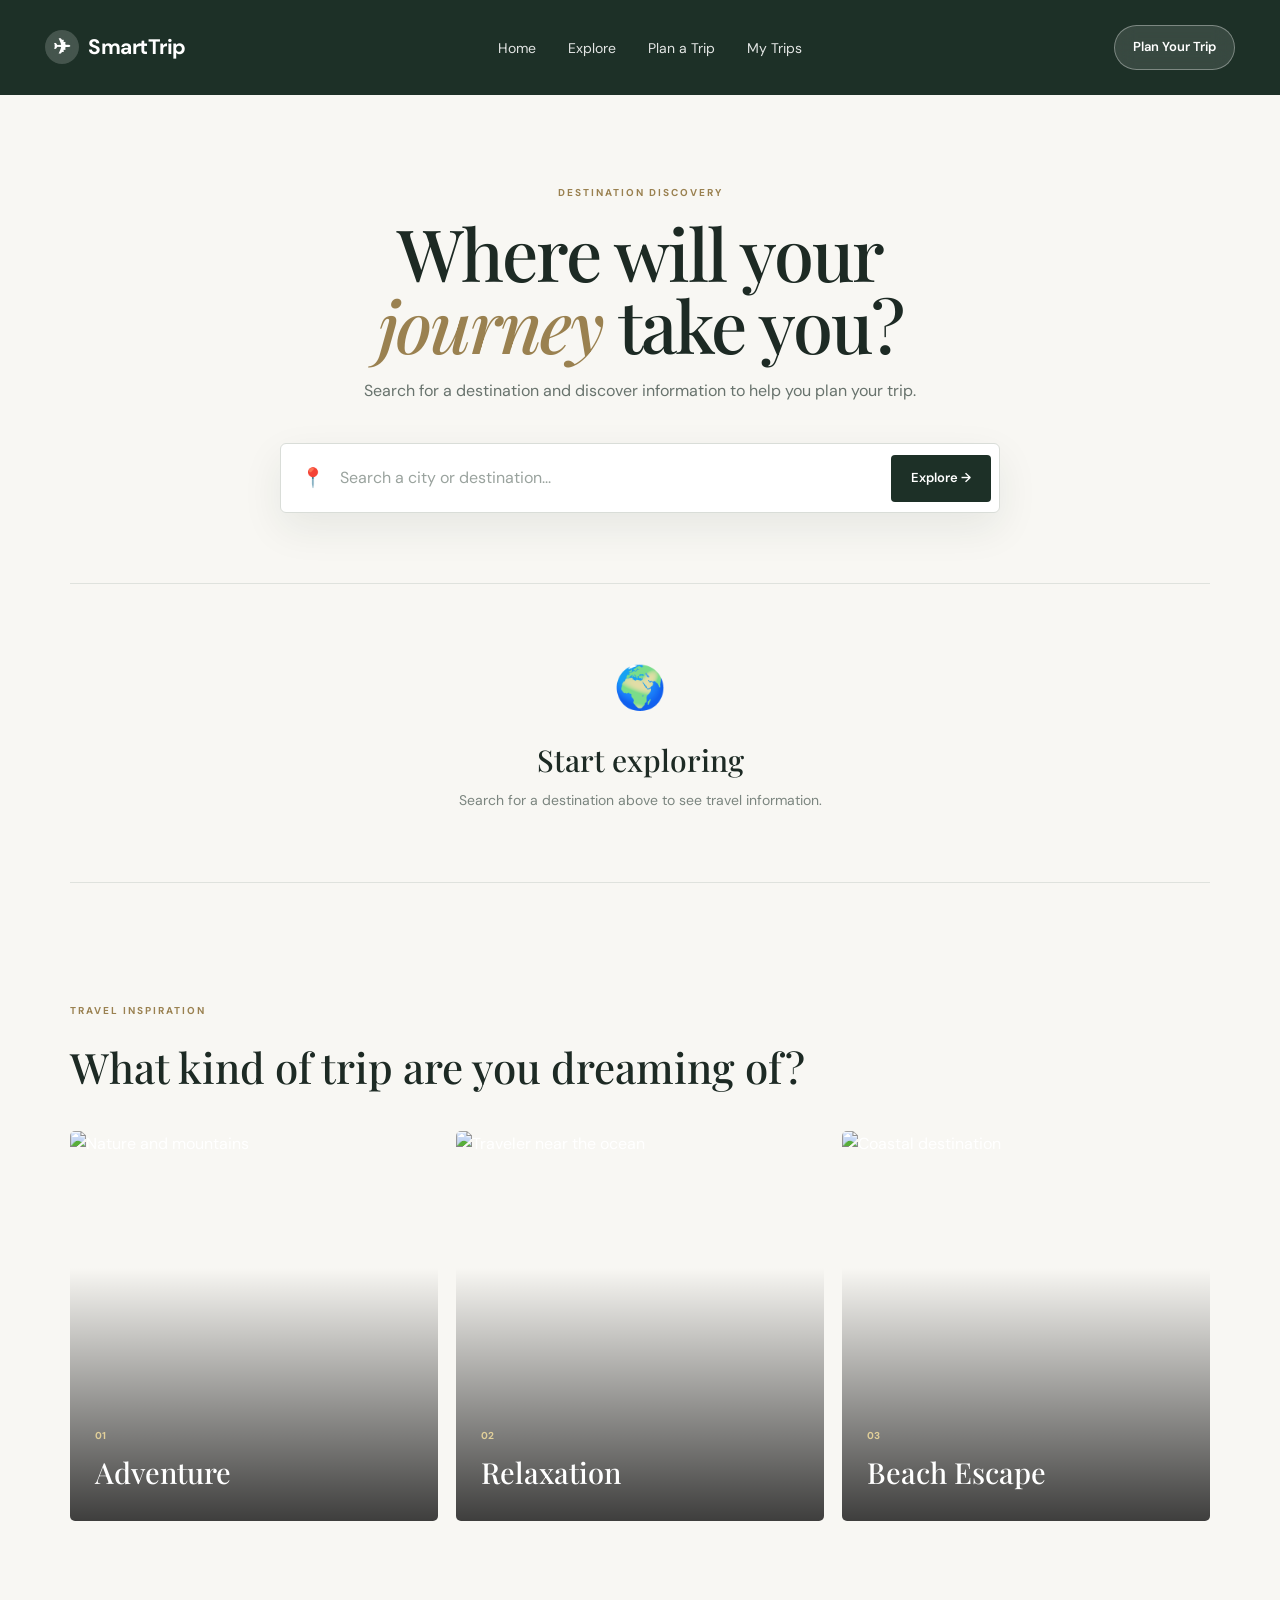
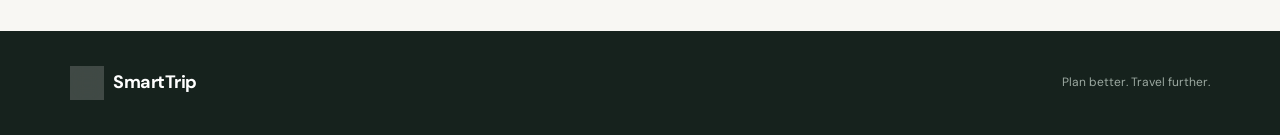
==== explore.html @ 672b49e4 "Add SmartTrip project files" ====
<!DOCTYPE html>
<html lang="en">

<head>

    <meta charset="UTF-8">

    <meta
        name="viewport"
        content="width=device-width, initial-scale=1.0"
    >

    <title>Explore | SmartTrip</title>

    <link rel="stylesheet" href="css/style.css">

</head>

<body>

    <header class="site-header explore-header">

        <nav class="navbar">

            <a href="index.html" class="logo">
                <span>✈</span>
                SmartTrip
            </a>

            <ul class="nav-links">

                <li>
                    <a href="index.html">Home</a>
                </li>

                <li>
                    <a href="explore.html">Explore</a>
                </li>

                <li>
                    <a href="planner.html">Plan a Trip</a>
                </li>

                <li>
                    <a href="trips.html">My Trips</a>
                </li>

            </ul>

            <a
                href="planner.html"
                class="nav-button"
            >
                Plan Your Trip
            </a>

        </nav>

    </header>


    <main class="explore-page">

        <!-- Explore Hero -->

        <section class="explore-hero">

            <div>

                <span class="small-label">
                    DESTINATION DISCOVERY
                </span>

                <h1>
                    Where will your
                    <em>journey</em> take you?
                </h1>

                <p>
                    Search for a destination and discover
                    information to help you plan your trip.
                </p>

            </div>


            <form
                id="searchForm"
                class="destination-search"
            >

                <span>📍</span>

                <input
                    type="text"
                    id="destinationInput"
                    placeholder="Search a city or destination..."
                >

                <button type="submit">
                    Explore →
                </button>

            </form>

        </section>


        <!-- Search Results -->

        <section class="search-results-section">

            <div
                id="destinationResult"
                class="destination-result"
            >

                <div class="empty-explore">

                    <div class="empty-icon">
                        🌍
                    </div>

                    <h2>
                        Start exploring
                    </h2>

                    <p>
                        Search for a destination above
                        to see travel information.
                    </p>

                </div>

            </div>

        </section>


        <!-- Inspiration -->

        <section class="explore-inspiration">

            <div class="section-top">

                <div>

                    <span class="small-label">
                        TRAVEL INSPIRATION
                    </span>

                    <h2>
                        What kind of trip
                        are you dreaming of?
                    </h2>

                </div>

            </div>


            <div class="travel-types">

                <div class="travel-type">

                    <img
                        src="https://images.unsplash.com/photo-1469474968028-56623f02e42e?auto=format&fit=crop&w=800&q=85"
                        alt="Nature and mountains"
                    >

                    <div>
                        <span>01</span>
                        <h3>Adventure</h3>
                    </div>

                </div>


                <div class="travel-type">

                    <img
                        src="https://images.unsplash.com/photo-1530789253388-582c481c54b0?auto=format&fit=crop&w=800&q=85"
                        alt="Traveler near the ocean"
                    >

                    <div>
                        <span>02</span>
                        <h3>Relaxation</h3>
                    </div>

                </div>


                <div class="travel-type">

                    <img
                        src="https://images.unsplash.com/photo-1533105079780-92b9be482077?auto=format&fit=crop&w=800&q=85"
                        alt="Coastal destination"
                    >

                    <div>
                        <span>03</span>
                        <h3>Beach Escape</h3>
                    </div>

                </div>

            </div>

        </section>

    </main>


    <footer>

        <div class="footer-inner">

            <a href="index.html" class="logo">
                <span>✈</span>
                SmartTrip
            </a>

            <p>
                Plan better. Travel further.
            </p>

        </div>

    </footer>


    <script src="js/nav.js"></script>
    <script src="js/explore.js"></script>

</body>

</html>
---- css/style.css ----
/* =========  SMARTTRIP TRAVEL DESIGN SYSTEM   ======= */

@import url('https://fonts.googleapis.com/css2?family=DM+Sans:wght@400;500;600;700&family=Playfair+Display:ital,wght@0,500;0,600;1,500;1,600&display=swap');




* {
    margin: 0;
    padding: 0;
    box-sizing: border-box;
}

html {
    scroll-behavior: smooth;
}

body {
    font-family: "DM Sans", sans-serif;

    background: #f8f7f3;

    color: #1d2a24;

    line-height: 1.6;
}

img {
    display: block;

    width: 100%;
}

a {
    color: inherit;

    text-decoration: none;
}

button,
input,
textarea {
    font: inherit;
}


/* =========================
   NAVIGATION
========================= */

.site-header {
    position: absolute;

    top: 0;
    left: 0;

    width: 100%;

    z-index: 20;
}

.navbar {
    max-width: 1250px;

    margin: auto;

    padding: 25px 30px;

    display: flex;

    align-items: center;

    justify-content: space-between;

    gap: 30px;
}

.logo {
    display: flex;

    align-items: center;

    gap: 9px;

    color: white;

    font-size: 21px;

    font-weight: 700;

    letter-spacing: -0.5px;
}

.logo span {
    display: grid;

    place-items: center;

    width: 34px;
    height: 34px;

    border-radius: 50%;

    background: rgba(255,255,255,0.18);

    backdrop-filter: blur(10px);
}

.nav-links {
    display: flex;

    align-items: center;

    gap: 32px;

    list-style: none;
}

.nav-links a {
    color: rgba(255,255,255,0.88);

    font-size: 14px;

    transition: 0.25s ease;
}

.nav-links a:hover,
.nav-links a.active {
    color: white;
}

.nav-button {
    padding: 11px 18px;

    border: 1px solid rgba(255,255,255,0.35);

    border-radius: 30px;

    color: white;

    background: rgba(255,255,255,0.12);

    backdrop-filter: blur(10px);

    font-size: 13px;

    font-weight: 600;

    transition: 0.25s ease;
}

.nav-button:hover {
    background: white;

    color: #1d2a24;
}


/* =========================
   HERO
========================= */

.travel-hero {
    position: relative;

    min-height: 720px;

    display: flex;

    align-items: center;

    padding: 120px 8% 80px;

    background-image:
        url("https://images.unsplash.com/photo-1500534623283-312aade485b7?auto=format&fit=crop&w=2000&q=90");

    background-size: cover;

    background-position: center;
}

.hero-overlay {
    position: absolute;

    inset: 0;

    background:
        linear-gradient(
            90deg,
            rgba(11, 24, 19, 0.78),
            rgba(11, 24, 19, 0.35),
            rgba(11, 24, 19, 0.08)
        );
}

.hero-content {
    position: relative;

    z-index: 2;

    max-width: 700px;

    color: white;
}

.hero-tag {
    display: inline-block;

    margin-bottom: 20px;

    color: #d8c89a;

    font-size: 11px;

    font-weight: 700;

    letter-spacing: 2px;
}

.hero-content h1 {
    margin-bottom: 25px;

    font-family: "Playfair Display", serif;

    font-size: clamp(52px, 7vw, 88px);

    line-height: 0.98;

    font-weight: 500;

    letter-spacing: -3px;
}

.hero-content h1 em {
    display: block;

    color: #e1cf99;

    font-weight: 500;
}

.hero-content p {
    max-width: 570px;

    margin-bottom: 32px;

    color: rgba(255,255,255,0.86);

    font-size: 17px;
}

.hero-buttons {
    display: flex;

    align-items: center;

    gap: 12px;

    flex-wrap: wrap;
}

.hero-primary,
.hero-secondary {
    padding: 14px 22px;

    border-radius: 4px;

    font-size: 14px;

    font-weight: 600;

    transition: 0.25s ease;
}

.hero-primary {
    display: flex;

    gap: 20px;

    align-items: center;

    background: #e1cf99;

    color: #18231e;
}

.hero-primary:hover {
    background: white;
}

.hero-primary span {
    font-size: 18px;
}

.hero-secondary {
    border: 1px solid rgba(255,255,255,0.4);

    color: white;

    background: rgba(255,255,255,0.08);

    backdrop-filter: blur(8px);
}

.hero-secondary:hover {
    background: white;

    color: #18231e;
}

.hero-location {
    position: absolute;

    right: 8%;

    bottom: 55px;

    z-index: 3;

    display: flex;

    align-items: center;

    gap: 12px;

    padding: 14px 18px;

    border-left: 2px solid #e1cf99;

    background: rgba(10,20,16,0.35);

    backdrop-filter: blur(10px);

    color: white;
}

.hero-location span {
    font-size: 20px;
}

.hero-location small {
    display: block;

    margin-bottom: 2px;

    color: #d8c89a;

    font-size: 9px;

    letter-spacing: 1.5px;
}

.hero-location strong {
    font-size: 13px;
}


/* =========================
   INTRO
========================= */

.intro-section {
    max-width: 1100px;

    margin: auto;

    padding: 110px 30px;

    display: grid;

    grid-template-columns: 1fr 1fr;

    gap: 100px;

    align-items: center;
}

.small-label {
    display: block;

    margin-bottom: 15px;

    color: #9a8150;

    font-size: 10px;

    font-weight: 700;

    letter-spacing: 2px;
}

.intro-heading h2,
.experience-content h2 {
    font-family: "Playfair Display", serif;

    font-size: 48px;

    line-height: 1.05;

    font-weight: 500;

    letter-spacing: -1px;
}

.intro-text p {
    margin-bottom: 22px;

    color: #68736d;

    font-size: 16px;
}

.intro-text a,
.section-top > a {
    color: #596d5f;

    font-size: 13px;

    font-weight: 700;

    border-bottom: 1px solid #a7b1aa;

    padding-bottom: 4px;
}


/* =========================
   DESTINATIONS
========================= */

.destinations-section {
    max-width: 1250px;

    margin: auto;

    padding: 30px 30px 110px;
}

.section-top {
    display: flex;

    justify-content: space-between;

    align-items: end;

    margin-bottom: 30px;
}

.section-top h2 {
    font-family: "Playfair Display", serif;

    font-size: 42px;

    font-weight: 500;
}

.destination-grid {
    display: grid;

    grid-template-columns: 1.5fr 1fr 1fr;

    gap: 18px;

    min-height: 430px;
}

.destination-card {
    position: relative;

    overflow: hidden;

    min-height: 430px;

    border-radius: 5px;

    color: white;
}

.destination-card img {
    position: absolute;

    inset: 0;

    width: 100%;
    height: 100%;

    object-fit: cover;

    transition: transform 0.6s ease;
}

.destination-card::after {
    content: "";

    position: absolute;

    inset: 0;

    background:
        linear-gradient(
            transparent 35%,
            rgba(0,0,0,0.75)
        );
}

.destination-card:hover img {
    transform: scale(1.06);
}

.destination-info {
    position: absolute;

    left: 25px;
    right: 25px;
    bottom: 25px;

    z-index: 2;
}

.destination-info span {
    color: #e1cf99;

    font-size: 9px;

    font-weight: 700;

    letter-spacing: 1.8px;
}

.destination-info h3 {
    margin-top: 5px;

    font-family: "Playfair Display", serif;

    font-size: 28px;

    font-weight: 500;
}


/* =========================
   EXPERIENCE
========================= */

.experience-section {
    max-width: 1200px;

    margin: auto;

    padding: 30px 30px 120px;

    display: grid;

    grid-template-columns: 1fr 1fr;

    gap: 80px;

    align-items: center;
}

.experience-image {
    height: 600px;

    overflow: hidden;
}

.experience-image img {
    height: 100%;

    object-fit: cover;
}

.experience-content > p {
    margin: 25px 0 35px;

    color: #68736d;
}

.steps {
    border-top: 1px solid #dfe2dd;
}

.step {
    display: flex;

    gap: 22px;

    padding: 20px 0;

    border-bottom: 1px solid #dfe2dd;
}

.step > span {
    color: #a28a58;

    font-family: "Playfair Display", serif;

    font-size: 18px;
}

.step h3 {
    margin-bottom: 3px;

    font-size: 15px;
}

.step p {
    color: #7a847e;

    font-size: 13px;
}


/* =========================
   CTA
========================= */

.travel-cta {
    max-width: 1200px;

    margin: 0 auto 100px;

    padding: 55px 60px;

    display: flex;

    justify-content: space-between;

    align-items: center;

    gap: 30px;

    background: #1d3027;

    color: white;
}

.travel-cta span {
    color: #d8c89a;

    font-size: 9px;

    font-weight: 700;

    letter-spacing: 2px;
}

.travel-cta h2 {
    margin-top: 8px;

    font-family: "Playfair Display", serif;

    font-size: 38px;

    font-weight: 500;
}

.travel-cta a {
    padding: 14px 22px;

    background: #e1cf99;

    color: #1d3027;

    font-size: 13px;

    font-weight: 700;
}


/* =========================
   FOOTER
========================= */

footer {
    background: #16221d;

    color: white;
}

.footer-inner {
    max-width: 1200px;

    margin: auto;

    padding: 35px 30px;

    display: flex;

    justify-content: space-between;

    align-items: center;
}

.footer-inner .logo {
    font-size: 18px;
}

.footer-inner p {
    color: #9ca9a1;

    font-size: 12px;
}


/* =========================
   RESPONSIVE
========================= */

@media (max-width: 900px) {

    .nav-links {
        gap: 15px;
    }

    .nav-button {
        display: none;
    }

    .travel-hero {
        min-height: 650px;

        padding: 120px 30px 70px;
    }

    .hero-location {
        right: 30px;
    }

    .intro-section,
    .experience-section {
        grid-template-columns: 1fr;

        gap: 45px;
    }

    .destination-grid {
        grid-template-columns: 1fr 1fr;
    }

    .destination-large {
        grid-column: span 2;
    }

    .experience-image {
        height: 450px;
    }
}


@media (max-width: 600px) {

    .navbar {
        padding: 18px 18px;
    }

    .nav-links {
        display: none;
    }

    .travel-hero {
        min-height: 650px;

        padding: 120px 22px 70px;

        background-position: 60% center;
    }

    .hero-content h1 {
        font-size: 50px;

        letter-spacing: -2px;
    }

    .hero-content p {
        font-size: 15px;
    }

    .hero-location {
        left: 22px;
        right: auto;

        bottom: 30px;
    }

    .intro-section {
        padding: 75px 22px;
    }

    .intro-heading h2,
    .experience-content h2 {
        font-size: 40px;
    }

    .destinations-section {
        padding: 20px 22px 75px;
    }

    .section-top {
        align-items: flex-start;

        flex-direction: column;

        gap: 15px;
    }

    .section-top h2 {
        font-size: 36px;
    }

    .destination-grid {
        grid-template-columns: 1fr;
    }

    .destination-large {
        grid-column: auto;
    }

    .destination-card {
        min-height: 350px;
    }

    .experience-section {
        padding: 20px 22px 75px;
    }

    .experience-image {
        height: 380px;
    }

    .travel-cta {
        margin: 0 22px 70px;

        padding: 35px 25px;

        flex-direction: column;

        align-items: flex-start;
    }

    .travel-cta h2 {
        font-size: 32px;
    }

    .footer-inner {
        padding: 30px 22px;

        flex-direction: column;

        align-items: flex-start;

        gap: 15px;
    }

}



/* =========================
   EXPLORE PAGE
========================= */

.explore-page {
    padding-top: 0;
}

.explore-header {
    position: relative;

    background: #1d3027;
}


/* Explore hero */

.explore-hero {
    max-width: 1200px;

    margin: auto;

    padding: 90px 30px 70px;

    display: flex;

    flex-direction: column;

    align-items: center;

    text-align: center;
}

.explore-hero > div {
    max-width: 720px;
}

.explore-hero h1 {
    margin-bottom: 18px;

    font-family: "Playfair Display", serif;

    font-size: clamp(48px, 6vw, 72px);

    line-height: 1;

    font-weight: 500;

    letter-spacing: -2px;
}

.explore-hero h1 em {
    color: #9a8150;

    font-weight: 500;
}

.explore-hero > div > p {
    max-width: 570px;

    margin: auto;

    color: #68736d;
}


/* Search */

.destination-search {
    width: min(720px, 100%);

    margin-top: 40px;

    padding: 8px;

    display: flex;

    align-items: center;

    gap: 10px;

    border: 1px solid #d9ddd8;

    border-radius: 6px;

    background: white;

    box-shadow:
        0 15px 40px rgba(29, 48, 39, 0.08);
}

.destination-search > span {
    padding-left: 12px;

    font-size: 19px;
}

.destination-search input {
    flex: 1;

    width: 100%;

    padding: 13px 5px;

    border: none;

    outline: none;

    background: transparent;

    color: #1d2a24;
}

.destination-search input::placeholder {
    color: #9aa39e;
}

.destination-search button {
    padding: 13px 20px;

    border: none;

    border-radius: 4px;

    background: #1d3027;

    color: white;

    cursor: pointer;

    font-size: 13px;

    font-weight: 600;

    transition: 0.2s ease;
}

.destination-search button:hover {
    background: #314d3e;
}


/* Results */

.search-results-section {
    max-width: 1200px;

    margin: auto;

    padding: 0 30px 100px;
}

.destination-result {
    min-height: 100px;
}

.empty-explore {
    padding: 70px 20px;

    text-align: center;

    border-top: 1px solid #dfe2dd;

    border-bottom: 1px solid #dfe2dd;
}

.empty-icon {
    margin-bottom: 15px;

    font-size: 42px;
}

.empty-explore h2 {
    margin-bottom: 5px;

    font-family: "Playfair Display", serif;

    font-size: 30px;

    font-weight: 500;
}

.empty-explore p {
    color: #7b857f;

    font-size: 14px;
}


/* Inspiration */

.explore-inspiration {
    max-width: 1200px;

    margin: auto;

    padding: 20px 30px 110px;
}

.travel-types {
    display: grid;

    grid-template-columns:
        repeat(3, 1fr);

    gap: 18px;
}

.travel-type {
    position: relative;

    height: 390px;

    overflow: hidden;

    border-radius: 5px;

    color: white;
}

.travel-type img {
    height: 100%;

    object-fit: cover;

    transition: transform 0.6s ease;
}

.travel-type::after {
    content: "";

    position: absolute;

    inset: 0;

    background:
        linear-gradient(
            transparent 35%,
            rgba(0,0,0,0.75)
        );
}

.travel-type:hover img {
    transform: scale(1.06);
}

.travel-type > div {
    position: absolute;

    left: 25px;

    bottom: 25px;

    z-index: 2;
}

.travel-type span {
    color: #e1cf99;

    font-size: 10px;

    font-weight: 700;
}

.travel-type h3 {
    margin-top: 3px;

    font-family: "Playfair Display", serif;

    font-size: 29px;

    font-weight: 500;
}


/* Responsive */

@media (max-width: 700px) {

    .explore-hero {
        padding: 65px 20px 50px;
    }

    .explore-hero h1 {
        font-size: 45px;
    }

    .destination-search {
        align-items: stretch;

        flex-wrap: wrap;
    }

    .destination-search input {
        min-width: 180px;
    }

    .destination-search button {
        width: 100%;
    }

    .search-results-section,
    .explore-inspiration {
        padding-left: 20px;

        padding-right: 20px;
    }

    .travel-types {
        grid-template-columns: 1fr;
    }

    .travel-type {
        height: 330px;
    }

}




/* =========================
   PLANNER PAGE
========================= */

.planner-header {
    position: relative;

    background: #1d3027;
}

.planner-page {
    background: #f8f7f3;

    min-height: 100vh;
}


/* Planner introduction */

.planner-intro {
    max-width: 1200px;

    margin: auto;

    padding: 85px 30px 70px;

    display: flex;

    justify-content: space-between;

    align-items: end;

    gap: 40px;
}

.planner-intro > div:first-child {
    max-width: 720px;
}

.planner-intro h1 {
    margin-bottom: 20px;

    font-family: "Playfair Display", serif;

    font-size: clamp(48px, 6vw, 72px);

    line-height: 1;

    font-weight: 500;

    letter-spacing: -2px;
}

.planner-intro h1 em {
    color: #9a8150;

    font-weight: 500;
}

.planner-intro p {
    max-width: 600px;

    color: #68736d;

    font-size: 16px;
}

.planner-number {
    display: flex;

    flex-direction: column;

    align-items: end;
}

.planner-number span {
    color: #9a8150;

    font-size: 9px;

    font-weight: 700;

    letter-spacing: 2px;
}

.planner-number strong {
    color: #dfe2dd;

    font-family: "Playfair Display", serif;

    font-size: 75px;

    font-weight: 500;

    line-height: 0.9;
}


/* Workspace */

.planner-workspace {
    max-width: 1200px;

    margin: auto;

    padding: 0 30px 80px;

    display: grid;

    grid-template-columns: 0.9fr 1.1fr;

    gap: 25px;

    align-items: start;
}


/* Details card */

.trip-details-card,
.itinerary-panel {
    padding: 32px;

    border: 1px solid #e0e3de;

    background: white;
}

.card-heading,
.itinerary-heading {
    display: flex;

    justify-content: space-between;

    align-items: start;

    margin-bottom: 30px;
}

.card-heading h2,
.itinerary-heading h2 {
    font-family: "Playfair Display", serif;

    font-size: 32px;

    font-weight: 500;

    line-height: 1;
}

.card-icon {
    width: 38px;
    height: 38px;

    display: grid;

    place-items: center;

    border-radius: 50%;

    background: #eef0e9;

    color: #9a8150;
}


/* Form */

.form-group {
    margin-bottom: 20px;
}

.form-group label {
    display: block;

    margin-bottom: 7px;

    color: #4d5952;

    font-size: 11px;

    font-weight: 700;

    letter-spacing: 0.5px;
}

.form-group input,
.form-group textarea {
    width: 100%;

    padding: 13px 14px;

    border: 1px solid #d9ddd8;

    outline: none;

    border-radius: 3px;

    background: #fafaf8;

    color: #1d2a24;

    transition: 0.2s ease;
}

.form-group textarea {
    resize: vertical;

    min-height: 100px;
}

.form-group input:focus,
.form-group textarea:focus {
    border-color: #9a8150;

    background: white;
}

.form-row {
    display: grid;

    grid-template-columns: 1fr 1fr;

    gap: 15px;
}

.add-activity-btn {
    width: 100%;

    padding: 14px 18px;

    display: flex;

    justify-content: space-between;

    align-items: center;

    border: none;

    border-radius: 3px;

    background: #1d3027;

    color: white;

    cursor: pointer;

    font-size: 13px;

    font-weight: 700;

    transition: 0.2s ease;
}

.add-activity-btn:hover {
    background: #314d3e;
}

.add-activity-btn span {
    font-size: 20px;

    font-weight: 400;
}


/* Itinerary */

.itinerary-heading {
    align-items: end;
}

.itinerary-count {
    padding: 7px 11px;

    border-radius: 20px;

    background: #eef0e9;

    color: #657169;

    font-size: 10px;

    font-weight: 700;
}

.itinerary-list {
    border-top: 1px solid #e1e4df;
}

.empty-itinerary {
    padding: 75px 20px;

    text-align: center;
}

.empty-itinerary-icon {
    width: 60px;
    height: 60px;

    margin: 0 auto 18px;

    display: grid;

    place-items: center;

    border-radius: 50%;

    background: #eef0e9;

    color: #9a8150;

    font-size: 25px;
}

.empty-itinerary h3 {
    margin-bottom: 6px;

    font-family: "Playfair Display", serif;

    font-size: 24px;

    font-weight: 500;
}

.empty-itinerary p {
    color: #7b857f;

    font-size: 13px;
}


/* Planning tip */

.planner-tip {
    max-width: 1140px;

    margin: 0 auto 90px;

    padding: 25px 30px;

    border-left: 3px solid #e1cf99;

    background: #eeeade;

    display: flex;

    align-items: center;

    gap: 25px;
}

.planner-tip span {
    color: #9a8150;

    font-size: 9px;

    font-weight: 700;

    letter-spacing: 1.5px;

    white-space: nowrap;
}

.planner-tip p {
    color: #5e675f;

    font-family: "Playfair Display", serif;

    font-size: 16px;

    font-style: italic;
}


/* Responsive */

@media (max-width: 850px) {

    .planner-workspace {
        grid-template-columns: 1fr;
    }

    .planner-intro {
        align-items: start;
    }

    .planner-number {
        display: none;
    }

}


@media (max-width: 600px) {

    .planner-intro {
        padding: 60px 20px 45px;
    }

    .planner-intro h1 {
        font-size: 45px;
    }

    .planner-workspace {
        padding: 0 20px 60px;
    }

    .trip-details-card,
    .itinerary-panel {
        padding: 24px 20px;
    }

    .form-row {
        grid-template-columns: 1fr;
    }

    .planner-tip {
        margin: 0 20px 60px;

        align-items: flex-start;

        flex-direction: column;

        gap: 8px;
    }

}



/* =========================
   MY TRIPS PAGE
========================= */

.trips-header {
    position: relative;

    background: #1d3027;
}

.trips-page {
    min-height: 100vh;

    background: #f8f7f3;
}


/* Introduction */

.trips-intro {
    max-width: 1200px;

    margin: auto;

    padding: 85px 30px 75px;

    display: flex;

    justify-content: space-between;

    align-items: end;

    gap: 40px;
}

.trips-intro > div {
    max-width: 700px;
}

.trips-intro h1 {
    margin-bottom: 20px;

    font-family: "Playfair Display", serif;

    font-size: clamp(48px, 6vw, 72px);

    line-height: 1;

    font-weight: 500;

    letter-spacing: -2px;
}

.trips-intro h1 em {
    color: #9a8150;

    font-weight: 500;
}

.trips-intro p {
    max-width: 600px;

    color: #68736d;

    font-size: 16px;
}

.create-trip-button {
    flex-shrink: 0;

    padding: 14px 20px;

    border-radius: 3px;

    background: #1d3027;

    color: white;

    font-size: 13px;

    font-weight: 700;

    transition: 0.2s ease;
}

.create-trip-button:hover {
    background: #314d3e;
}


/* Saved trips */

.saved-trips-section {
    max-width: 1200px;

    margin: auto;

    padding: 0 30px 100px;
}

.saved-trips-heading {
    display: flex;

    justify-content: space-between;

    align-items: end;

    margin-bottom: 30px;

    border-bottom: 1px solid #dfe2dd;

    padding-bottom: 20px;
}

.saved-trips-heading h2 {
    font-family: "Playfair Display", serif;

    font-size: 38px;

    font-weight: 500;

    line-height: 1;
}

.trip-count {
    padding: 7px 12px;

    border-radius: 20px;

    background: #e9ece6;

    color: #657169;

    font-size: 10px;

    font-weight: 700;
}


/* Trip cards */

.trips-grid {
    display: grid;

    grid-template-columns:
        repeat(2, 1fr);

    gap: 20px;
}

.trip-card {
    position: relative;

    min-height: 360px;

    overflow: hidden;

    border-radius: 5px;

    color: white;
}

.trip-card img {
    position: absolute;

    inset: 0;

    width: 100%;
    height: 100%;

    object-fit: cover;

    transition: transform 0.6s ease;
}

.trip-card::after {
    content: "";

    position: absolute;

    inset: 0;

    background:
        linear-gradient(
            transparent 25%,
            rgba(0,0,0,0.8)
        );
}

.trip-card:hover img {
    transform: scale(1.05);
}

.trip-card-content {
    position: absolute;

    left: 28px;
    right: 28px;
    bottom: 25px;

    z-index: 2;
}

.trip-card-content span {
    color: #e1cf99;

    font-size: 9px;

    font-weight: 700;

    letter-spacing: 1.5px;
}

.trip-card-content h3 {
    margin: 5px 0 8px;

    font-family: "Playfair Display", serif;

    font-size: 32px;

    font-weight: 500;
}

.trip-card-content p {
    color: rgba(255,255,255,0.8);

    font-size: 12px;
}


/* Empty state */

.empty-trips {
    grid-column: 1 / -1;

    padding: 90px 25px;

    text-align: center;

    border: 1px dashed #cfd5cf;

    background: #fbfbf9;
}

.empty-trips-icon {
    width: 70px;
    height: 70px;

    margin: 0 auto 20px;

    display: grid;

    place-items: center;

    border-radius: 50%;

    background: #eef0e9;

    font-size: 28px;
}

.empty-trips h3 {
    margin-bottom: 7px;

    font-family: "Playfair Display", serif;

    font-size: 27px;

    font-weight: 500;
}

.empty-trips p {
    margin-bottom: 18px;

    color: #7b857f;

    font-size: 13px;
}

.empty-trips a {
    color: #596d5f;

    border-bottom: 1px solid #a7b1aa;

    padding-bottom: 4px;

    font-size: 13px;

    font-weight: 700;
}


/* Quote */

.trips-quote {
    max-width: 900px;

    margin: 0 auto 100px;

    padding: 60px 30px;

    text-align: center;

    border-top: 1px solid #dfe2dd;
    border-bottom: 1px solid #dfe2dd;
}

.quote-mark {
    color: #c8b37e;

    font-family: "Playfair Display", serif;

    font-size: 60px;

    line-height: 0.5;
}

.trips-quote p {
    max-width: 650px;

    margin: 25px auto;

    font-family: "Playfair Display", serif;

    font-size: 27px;

    line-height: 1.35;

    font-style: italic;

    color: #3c4941;
}

.trips-quote span {
    color: #9a8150;

    font-size: 9px;

    font-weight: 700;

    letter-spacing: 2px;
}


/* Responsive */

@media (max-width: 750px) {

    .trips-intro {
        align-items: start;

        flex-direction: column;
    }

    .trips-intro h1 {
        font-size: 47px;
    }

    .trips-grid {
        grid-template-columns: 1fr;
    }

}


@media (max-width: 600px) {

    .trips-intro {
        padding: 60px 20px 50px;
    }

    .saved-trips-section {
        padding: 0 20px 70px;
    }

    .saved-trips-heading {
        align-items: start;

        flex-direction: column;

        gap: 12px;
    }

    .trip-card {
        min-height: 330px;
    }

    .trip-card-content h3 {
        font-size: 28px;
    }

    .trips-quote {
        margin: 0 20px 70px;

        padding: 45px 20px;
    }

    .trips-quote p {
        font-size: 23px;
    }

}

/* =========================
   WEATHER RESULT
========================= */

.weather-result {
    overflow: hidden;

    border-radius: 6px;

    background: #0d1411;

    color: white;
}

.weather-location {
    padding: 30px 35px;

    border-bottom: 1px solid rgba(255,255,255,0.12);
}

.weather-location span,
.weather-label {
    color: #d8c89a;

    font-size: 9px;

    font-weight: 700;

    letter-spacing: 2px;
}

.weather-location h2 {
    margin-top: 8px;

    font-family: "Playfair Display", serif;

    font-size: 42px;

    font-weight: 500;
}

.weather-location p {
    color: rgba(255,255,255,0.65);

    font-size: 13px;
}

.weather-main {
    padding: 35px;

    display: flex;

    justify-content: space-between;

    align-items: center;

    gap: 30px;
}

.weather-main strong {
    display: block;

    margin-top: 5px;

    font-family: "Playfair Display", serif;

    font-size: 55px;

    font-weight: 500;
}

.weather-details {
    display: flex;

    gap: 35px;
}

.weather-details > div {
    min-width: 90px;
}

.weather-details span {
    font-size: 20px;
}

.weather-details p {
    margin: 5px 0;

    color: rgba(255,255,255,0.55);

    font-size: 11px;
}

.weather-details strong {
    font-family: "DM Sans", sans-serif;

    font-size: 15px;

    font-weight: 600;
}


@media (max-width: 650px) {

    .weather-main {
        align-items: flex-start;

        flex-direction: column;
    }

    .weather-details {
        width: 100%;

        justify-content: space-between;
    }

}


/* =========================
   EXPLORE WEATHER IMAGE
========================= */

.weather-image {
    width: 100%;

    height: 360px;

    object-fit: cover;
}

.weather-description {
    margin-top: 5px;

    color: rgba(255,255,255,0.75);

    font-size: 14px;
}

/* =========================
   ITINERARY ITEMS
========================= */

.itinerary-item {
    display: flex;
    gap: 20px;
    padding: 22px 0;
    border-bottom: 1px solid #e5e0d5;
}

.itinerary-item:last-child {
    border-bottom: none;
}

.itinerary-date {
    min-width: 95px;
    color: #a28f5b;
    font-size: 12px;
    font-weight: 700;
    letter-spacing: 1px;
}

.itinerary-content h3 {
    margin: 0 0 6px;
    font-family: "Playfair Display", serif;
    font-size: 22px;
    font-weight: 500;
    color: #1d3027;
}

.itinerary-content p {
    margin: 0 0 5px;
    color: #777;
    font-size: 13px;
}

.itinerary-content small {
    display: block;
    margin-top: 8px;
    color: #999;
    font-size: 12px;
}

.delete-activity {
    margin-top: 12px;
    padding: 7px 14px;
    border: 2px solid #d8c89a;
    border-radius: 5px;
    background: transparent;
    color: #8b7650;
    font-family: "DM Sans", sans-serif;
    font-size: 15px;
    cursor: pointer;
    transition: all 0.2s ease;
}

.delete-activity:hover {
    background: #1d3027;
    color: white;
    border-color: #1d3027;
}



.trip-activities {
    margin-top: 25px;
    border-top: 1px solid #e5e0d5;
}

.trip-activity {
    padding: 15px 0;
    border-bottom: 1px solid #eeeae1;
}

.trip-activity:last-child {
    border-bottom: none;
}

.trip-activity strong {
    display: block;
    color: #1d3027;
    font-size: 14px;
    font-weight: 600;
}

.trip-activity small {
    display: block;
    margin-top: 5px;
    color: #888;
    font-size: 12px;
}


.delete-trip {
    margin-top: 20px;
    padding: 9px 16px;
    border: 1px solid #c9b88a;
    border-radius: 3px;
    background: transparent;
    color: #8b7650;
    font-family: "DM Sans", sans-serif;
    font-size: 11px;
    font-weight: 600;
    cursor: pointer;
    transition: all 0.2s ease;
}

.delete-trip:hover {
    background: #1d3027;
    color: white;
    border-color: #1d3027;
}
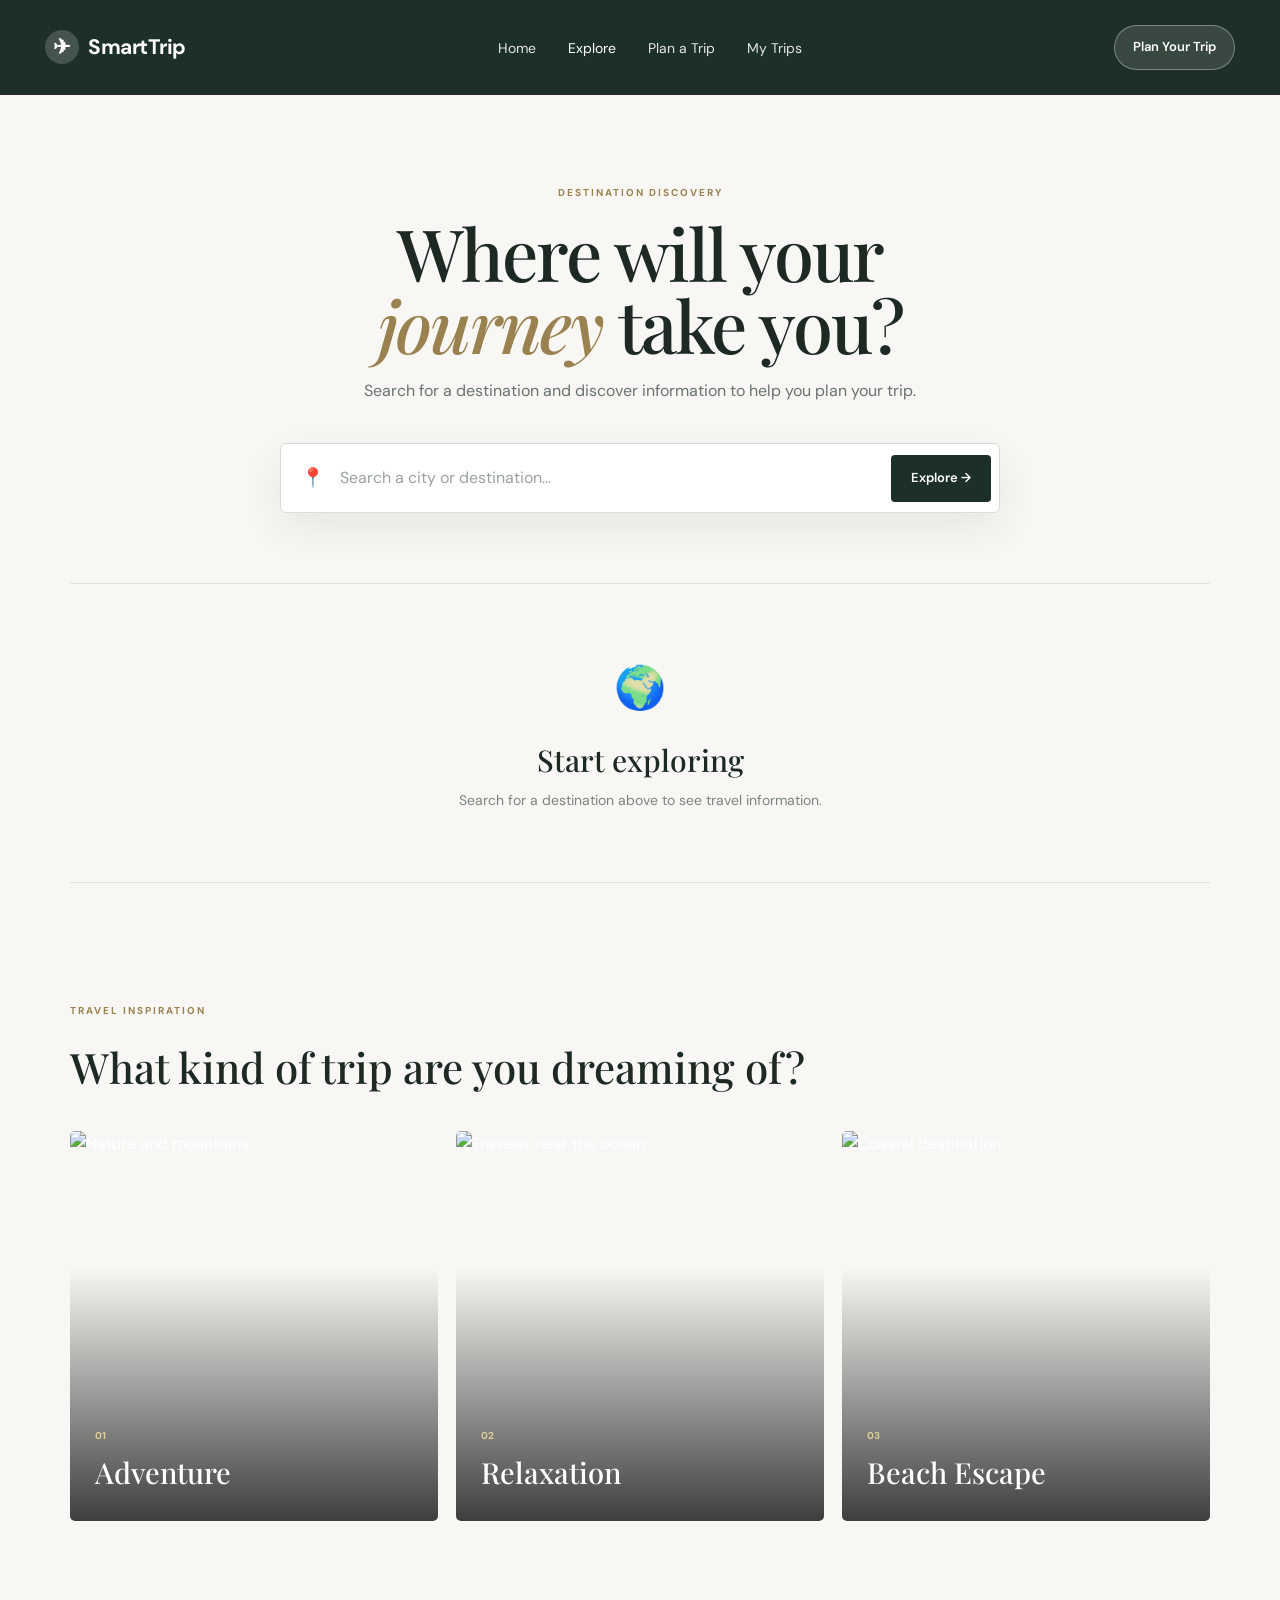
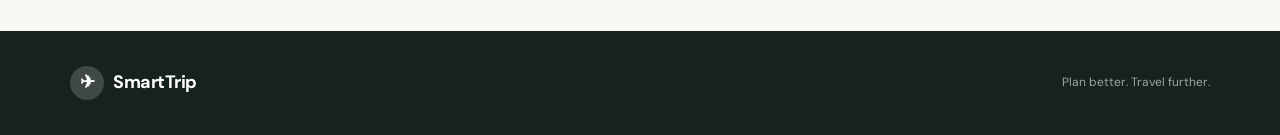
==== commit fb1c86c4: "Fix mobile navigation menu" ====
--- a/explore.html
+++ b/explore.html
@@ -5,10 +5,7 @@
 
     <meta charset="UTF-8">
 
-    <meta
-        name="viewport"
-        content="width=device-width, initial-scale=1.0"
-    >
+    <meta name="viewport" content="width=device-width, initial-scale=1.0">
 
     <title>Explore | SmartTrip</title>
 
@@ -26,8 +23,12 @@
                 <span>✈</span>
                 SmartTrip
             </a>
-
-            <ul class="nav-links">
+            <button class="menu-toggle" id="menuToggle" type="button" aria-label="Open navigation menu"
+                aria-expanded="false" aria-controls="navLinks">
+                ☰
+            </button>
+
+            <ul class="nav-links" id="navLinks">
 
                 <li>
                     <a href="index.html">Home</a>
@@ -47,10 +48,7 @@
 
             </ul>
 
-            <a
-                href="planner.html"
-                class="nav-button"
-            >
+            <a href="planner.html" class="nav-button">
                 Plan Your Trip
             </a>
 
@@ -84,18 +82,11 @@
             </div>
 
 
-            <form
-                id="searchForm"
-                class="destination-search"
-            >
+            <form id="searchForm" class="destination-search">
 
                 <span>📍</span>
 
-                <input
-                    type="text"
-                    id="destinationInput"
-                    placeholder="Search a city or destination..."
-                >
+                <input type="text" id="destinationInput" placeholder="Search a city or destination...">
 
                 <button type="submit">
                     Explore →
@@ -110,10 +101,7 @@
 
         <section class="search-results-section">
 
-            <div
-                id="destinationResult"
-                class="destination-result"
-            >
+            <div id="destinationResult" class="destination-result">
 
                 <div class="empty-explore">
 
@@ -163,10 +151,8 @@
 
                 <div class="travel-type">
 
-                    <img
-                        src="https://images.unsplash.com/photo-1469474968028-56623f02e42e?auto=format&fit=crop&w=800&q=85"
-                        alt="Nature and mountains"
-                    >
+                    <img src="https://images.unsplash.com/photo-1469474968028-56623f02e42e?auto=format&fit=crop&w=800&q=85"
+                        alt="Nature and mountains">
 
                     <div>
                         <span>01</span>
@@ -178,10 +164,8 @@
 
                 <div class="travel-type">
 
-                    <img
-                        src="https://images.unsplash.com/photo-1530789253388-582c481c54b0?auto=format&fit=crop&w=800&q=85"
-                        alt="Traveler near the ocean"
-                    >
+                    <img src="https://images.unsplash.com/photo-1530789253388-582c481c54b0?auto=format&fit=crop&w=800&q=85"
+                        alt="Traveler near the ocean">
 
                     <div>
                         <span>02</span>
@@ -193,10 +177,8 @@
 
                 <div class="travel-type">
 
-                    <img
-                        src="https://images.unsplash.com/photo-1533105079780-92b9be482077?auto=format&fit=crop&w=800&q=85"
-                        alt="Coastal destination"
-                    >
+                    <img src="https://images.unsplash.com/photo-1533105079780-92b9be482077?auto=format&fit=crop&w=800&q=85"
+                        alt="Coastal destination">
 
                     <div>
                         <span>03</span>
--- a/css/style.css
+++ b/css/style.css
@@ -2261,4 +2261,63 @@
     background: #1d3027;
     color: white;
     border-color: #1d3027;
+}
+
+
+
+/* Mobile Navigation Menu */
+
+.menu-toggle {
+    display: none;
+    border: 1px solid rgba(255, 255, 255, 0.4);
+    border-radius: 8px;
+    padding: 7px 11px;
+    background: rgba(255, 255, 255, 0.12);
+    color: white;
+    font-size: 25px;
+    line-height: 1;
+    cursor: pointer;
+}
+
+@media (max-width: 600px) {
+    .navbar {
+        position: relative;
+    }
+
+    .menu-toggle {
+        display: block;
+        margin-left: auto;
+    }
+
+    .navbar .nav-links {
+        display: none;
+        position: absolute;
+        top: calc(100% - 5px);
+        left: 18px;
+        right: 18px;
+        flex-direction: column;
+        align-items: stretch;
+        gap: 0;
+        padding: 10px 18px;
+        margin: 0;
+        border: 1px solid rgba(255, 255, 255, 0.15);
+        border-radius: 12px;
+        background: #1d3027;
+        box-shadow: 0 12px 30px rgba(0, 0, 0, 0.2);
+        z-index: 30;
+    }
+
+    .navbar .nav-links.is-open {
+        display: flex;
+    }
+
+    .navbar .nav-links li a {
+        display: block;
+        padding: 14px 4px;
+        color: white;
+    }
+
+    .navbar .nav-links li + li {
+        border-top: 1px solid rgba(255, 255, 255, 0.12);
+    }
 }
